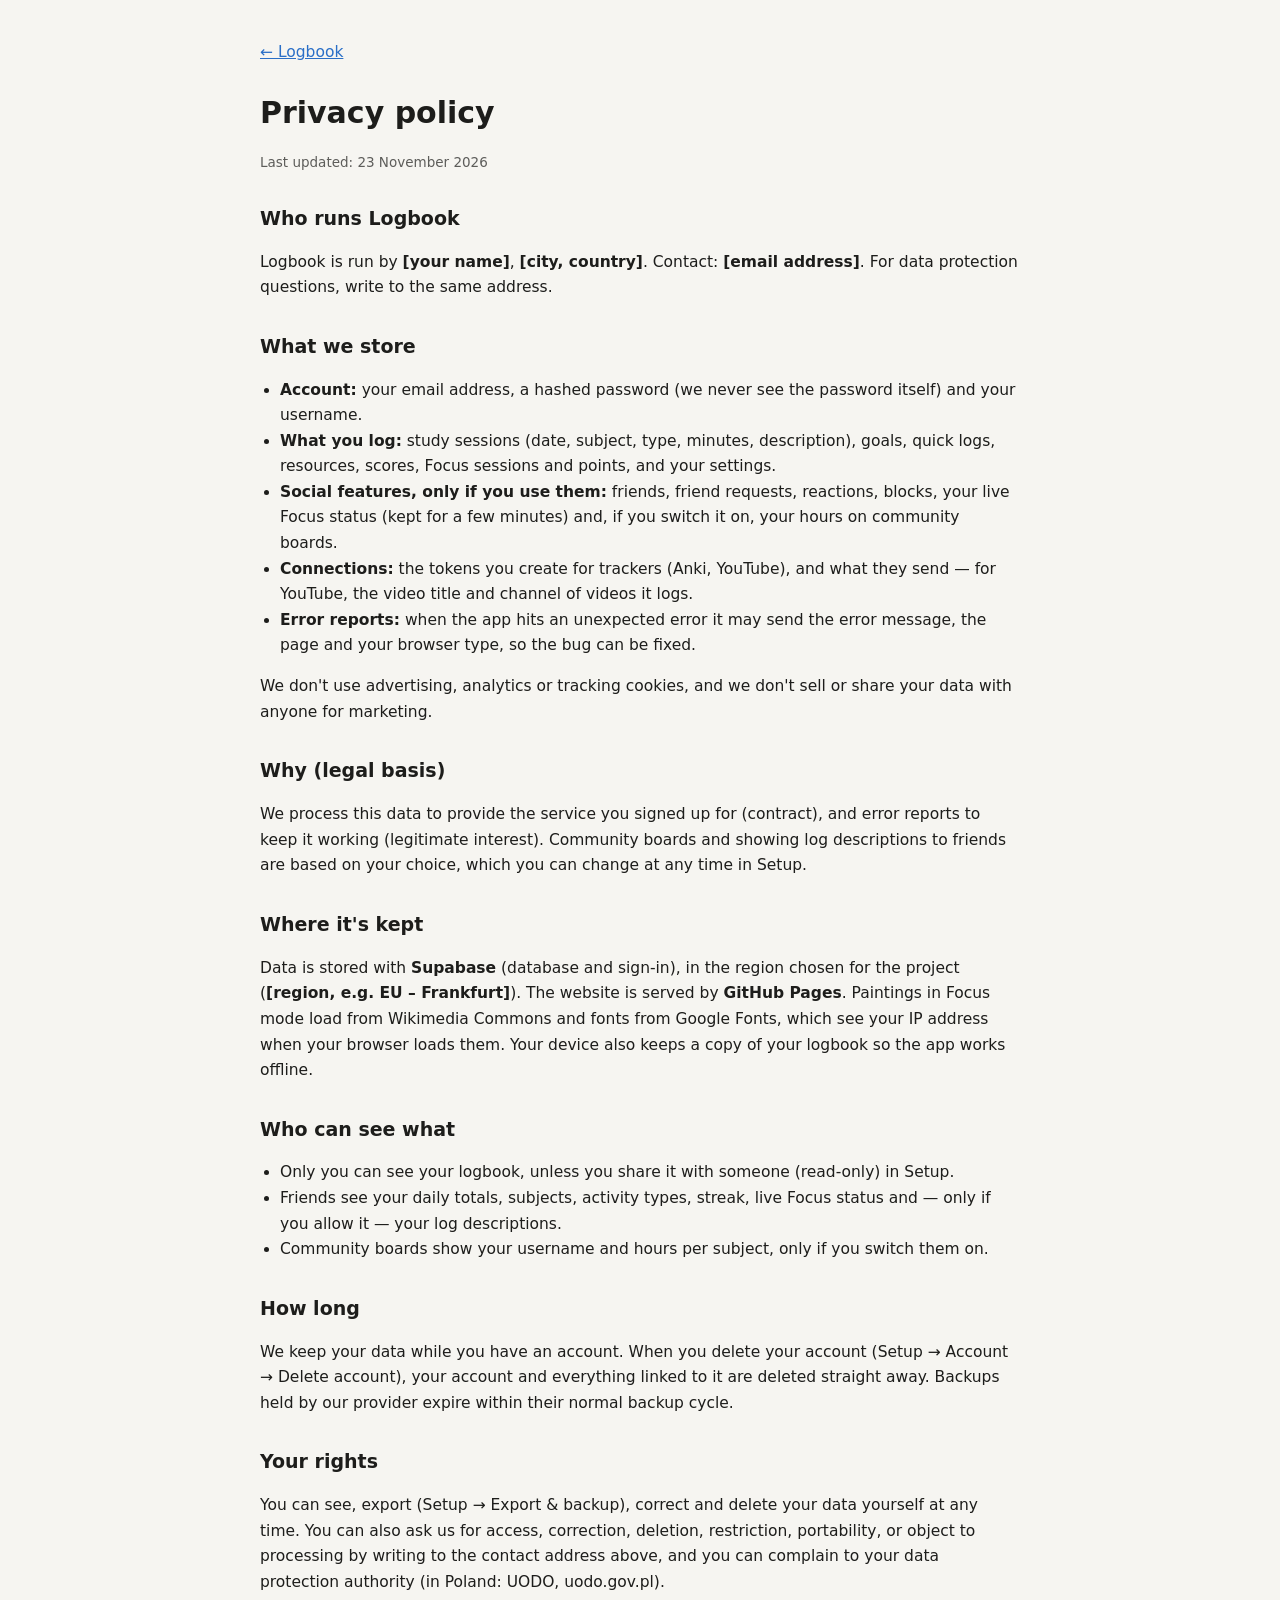
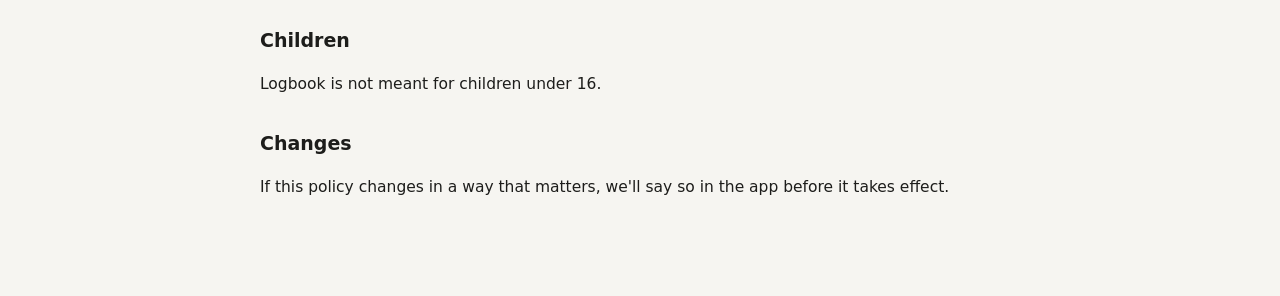
==== privacy.html @ 57f2e569 "Anki add-on, resources, scores, weekly report & year in review, public-launch groundwork, tests - An" ====
<!DOCTYPE html>
<!-- DRAFT — review before launch: fill in the operator name, address and contact email (also CONFIG.contactEmail),
     and have it checked by someone who knows EU data-protection law. -->
<html lang="en"><head><meta charset="utf-8"><meta name="viewport" content="width=device-width, initial-scale=1">
<title>Privacy — Logbook</title><link rel="stylesheet" href="legal.css"></head>
<body><main><a class="back" href="./">← Logbook</a>
<h1>Privacy policy</h1><p class="muted">Last updated: 23 November 2026</p>

<h2>Who runs Logbook</h2>
<p>Logbook is run by <b>[your name]</b>, <b>[city, country]</b>. Contact: <b>[email address]</b>. For data protection questions, write to the same address.</p>

<h2>What we store</h2>
<ul>
<li><b>Account:</b> your email address, a hashed password (we never see the password itself) and your username.</li>
<li><b>What you log:</b> study sessions (date, subject, type, minutes, description), goals, quick logs, resources, scores, Focus sessions and points, and your settings.</li>
<li><b>Social features, only if you use them:</b> friends, friend requests, reactions, blocks, your live Focus status (kept for a few minutes) and, if you switch it on, your hours on community boards.</li>
<li><b>Connections:</b> the tokens you create for trackers (Anki, YouTube), and what they send — for YouTube, the video title and channel of videos it logs.</li>
<li><b>Error reports:</b> when the app hits an unexpected error it may send the error message, the page and your browser type, so the bug can be fixed.</li>
</ul>
<p>We don't use advertising, analytics or tracking cookies, and we don't sell or share your data with anyone for marketing.</p>

<h2>Why (legal basis)</h2>
<p>We process this data to provide the service you signed up for (contract), and error reports to keep it working (legitimate interest). Community boards and showing log descriptions to friends are based on your choice, which you can change at any time in Setup.</p>

<h2>Where it's kept</h2>
<p>Data is stored with <b>Supabase</b> (database and sign-in), in the region chosen for the project (<b>[region, e.g. EU – Frankfurt]</b>). The website is served by <b>GitHub Pages</b>. Paintings in Focus mode load from Wikimedia Commons and fonts from Google Fonts, which see your IP address when your browser loads them. Your device also keeps a copy of your logbook so the app works offline.</p>

<h2>Who can see what</h2>
<ul><li>Only you can see your logbook, unless you share it with someone (read-only) in Setup.</li>
<li>Friends see your daily totals, subjects, activity types, streak, live Focus status and — only if you allow it — your log descriptions.</li>
<li>Community boards show your username and hours per subject, only if you switch them on.</li></ul>

<h2>How long</h2>
<p>We keep your data while you have an account. When you delete your account (Setup → Account → Delete account), your account and everything linked to it are deleted straight away. Backups held by our provider expire within their normal backup cycle.</p>

<h2>Your rights</h2>
<p>You can see, export (Setup → Export &amp; backup), correct and delete your data yourself at any time. You can also ask us for access, correction, deletion, restriction, portability, or object to processing by writing to the contact address above, and you can complain to your data protection authority (in Poland: UODO, uodo.gov.pl).</p>

<h2>Children</h2>
<p>Logbook is not meant for children under 16.</p>

<h2>Changes</h2>
<p>If this policy changes in a way that matters, we'll say so in the app before it takes effect.</p>
</main></body></html>
---- legal.css ----
body{margin:0;font:15.5px/1.65 Inter,system-ui,-apple-system,Segoe UI,sans-serif;background:#f6f5f1;color:#1d1d1b}
@media (prefers-color-scheme:dark){body{background:#151514;color:#ecebe7}a{color:#7fb0ef}}
main{max-width:760px;margin:0 auto;padding:40px 22px 80px}h1{font-size:30px;margin:0 0 4px}h2{font-size:19px;margin:30px 0 6px}
.muted{opacity:.7;font-size:13.5px}a{color:#2a6fc7}ul{padding-left:20px}.back{display:inline-block;margin-bottom:22px}
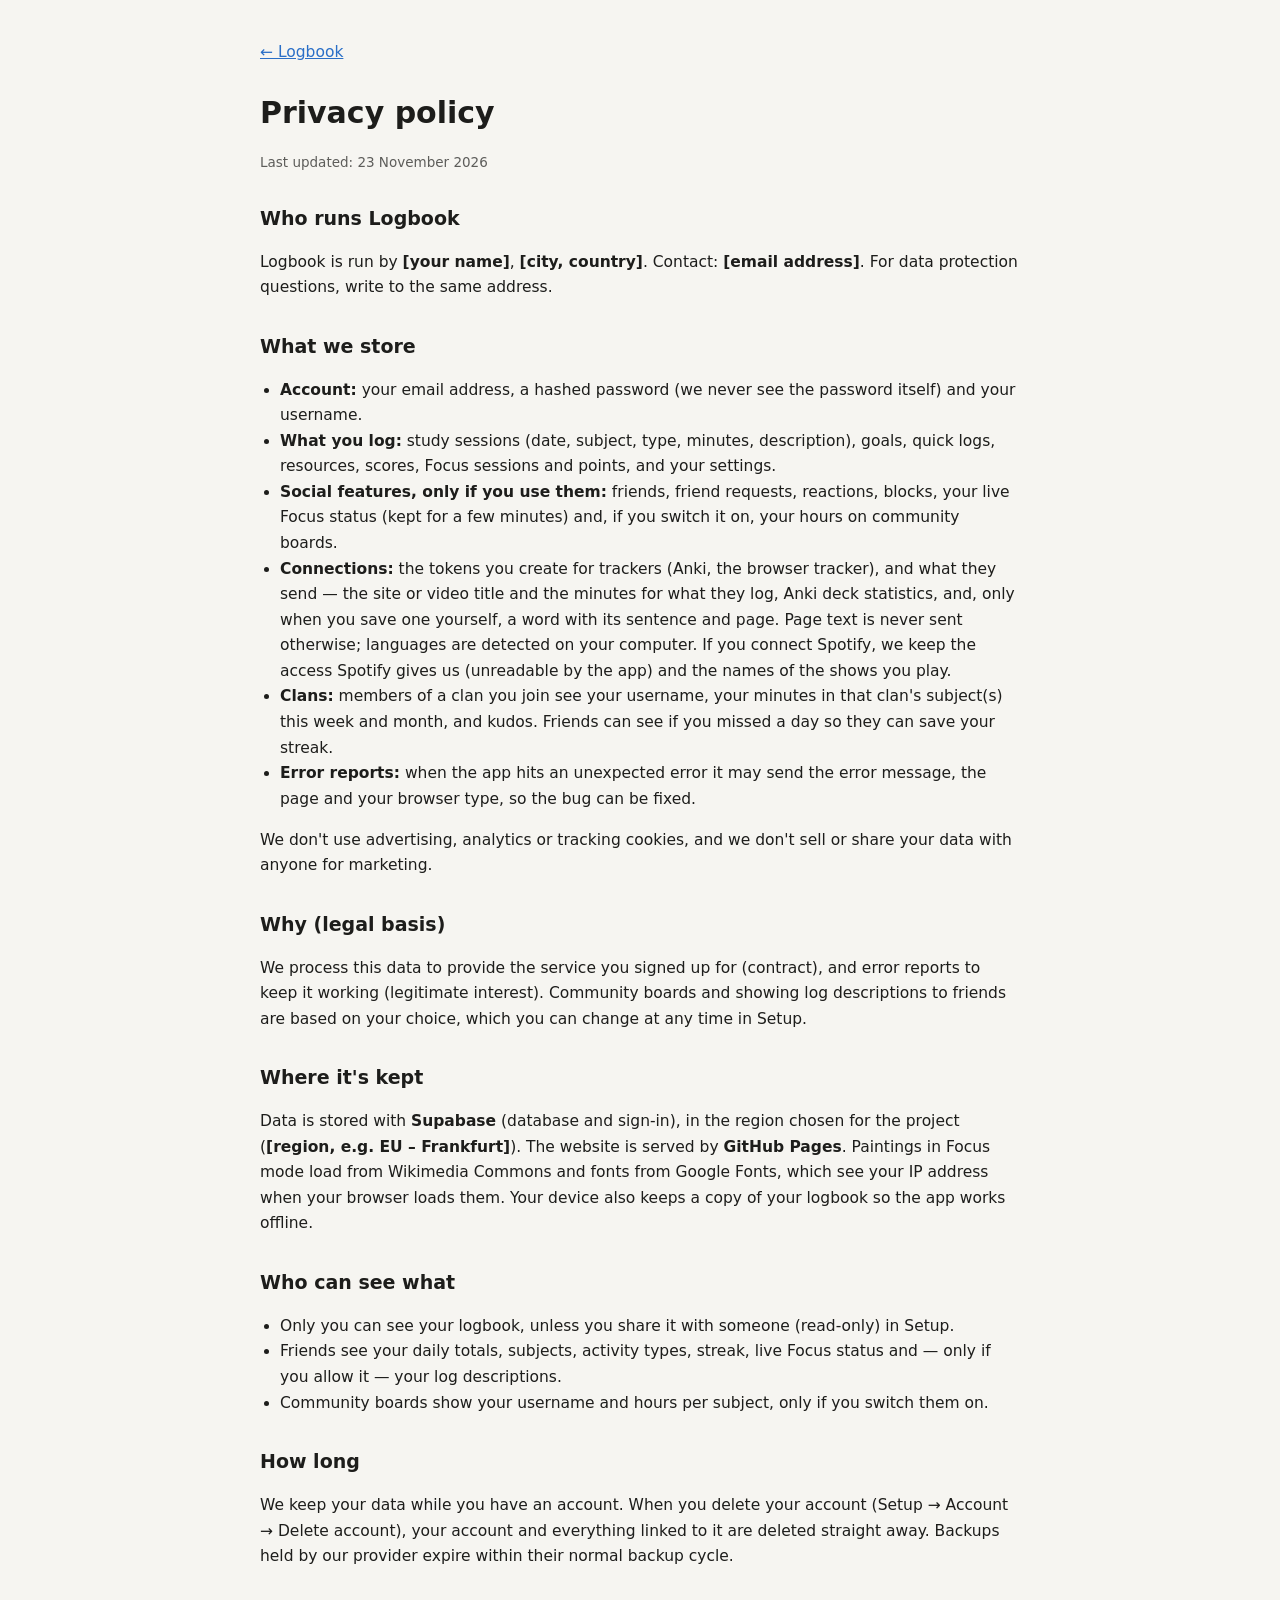
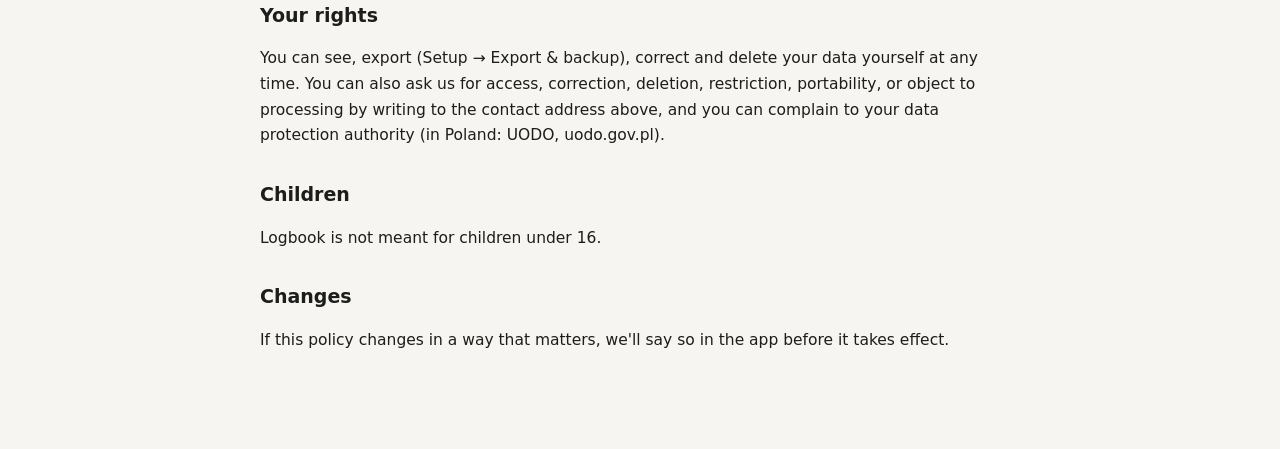
==== commit 93998bb9: "Progress, coins, forgiving streaks, recaps, saved words, clans, and a modern UI - Progress page: est" ====
--- a/privacy.html
+++ b/privacy.html
@@ -14,7 +14,8 @@
 <li><b>Account:</b> your email address, a hashed password (we never see the password itself) and your username.</li>
 <li><b>What you log:</b> study sessions (date, subject, type, minutes, description), goals, quick logs, resources, scores, Focus sessions and points, and your settings.</li>
 <li><b>Social features, only if you use them:</b> friends, friend requests, reactions, blocks, your live Focus status (kept for a few minutes) and, if you switch it on, your hours on community boards.</li>
-<li><b>Connections:</b> the tokens you create for trackers (Anki, YouTube), and what they send — for YouTube, the video title and channel of videos it logs.</li>
+<li><b>Connections:</b> the tokens you create for trackers (Anki, the browser tracker), and what they send — the site or video title and the minutes for what they log, Anki deck statistics, and, only when you save one yourself, a word with its sentence and page. Page text is never sent otherwise; languages are detected on your computer. If you connect Spotify, we keep the access Spotify gives us (unreadable by the app) and the names of the shows you play.</li>
+<li><b>Clans:</b> members of a clan you join see your username, your minutes in that clan's subject(s) this week and month, and kudos. Friends can see if you missed a day so they can save your streak.</li>
 <li><b>Error reports:</b> when the app hits an unexpected error it may send the error message, the page and your browser type, so the bug can be fixed.</li>
 </ul>
 <p>We don't use advertising, analytics or tracking cookies, and we don't sell or share your data with anyone for marketing.</p>
